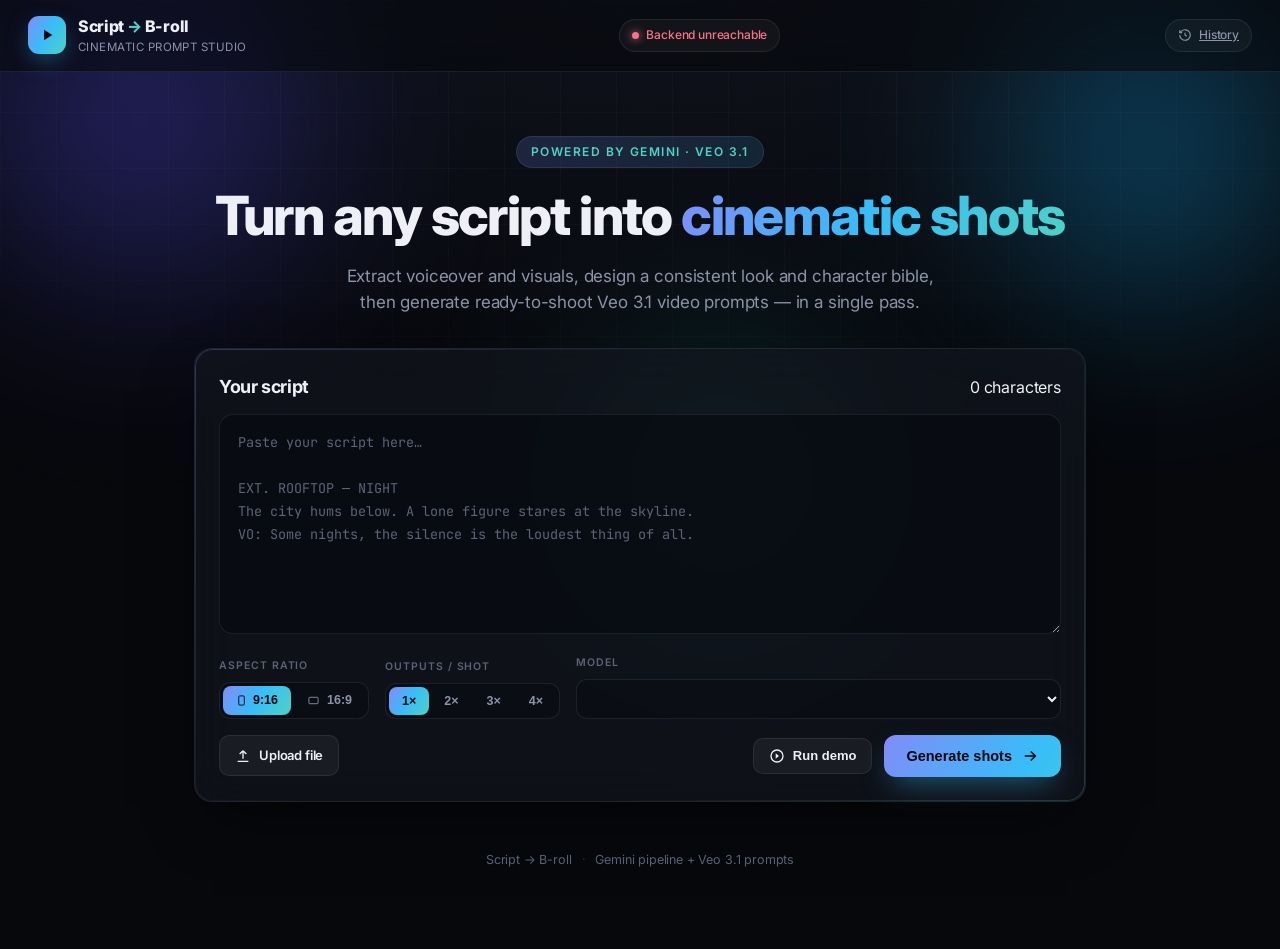
==== frontend/index.html @ ca2c2066 "Initial commit: Script to B-roll (Gemini pipeline + Veo 3.1) Flask backend (5-step Gemini pipeline -" ====
<!DOCTYPE html>
<html lang="en">
<head>
  <meta charset="UTF-8" />
  <meta name="viewport" content="width=device-width, initial-scale=1.0" />
  <title>Script → B-roll · Cinematic Prompt Studio</title>
  <link rel="preconnect" href="https://fonts.googleapis.com" />
  <link rel="preconnect" href="https://fonts.gstatic.com" crossorigin />
  <link href="https://fonts.googleapis.com/css2?family=Inter:wght@400;500;600;700;800&family=JetBrains+Mono:wght@400;500&family=Instrument+Serif:ital@0;1&display=swap" rel="stylesheet" />
  <link rel="stylesheet" href="style.css" />
</head>
<body>
  <div class="aurora" aria-hidden="true">
    <span class="blob b1"></span>
    <span class="blob b2"></span>
    <span class="blob b3"></span>
    <div class="grid-overlay"></div>
  </div>

  <nav class="topbar">
    <div class="brand">
      <div class="logo">
        <svg viewBox="0 0 24 24" width="18" height="18" fill="none"><path d="M8 5v14l11-7z" fill="currentColor"/></svg>
      </div>
      <div class="brand-text">
        <div class="brand-name">Script<span class="arrow">→</span>B-roll</div>
        <div class="brand-tag">Cinematic Prompt Studio</div>
      </div>
    </div>
    <div class="chips" id="health"><span class="chip skeleton">checking…</span></div>
    <div class="chips nav-links">
      <a class="chip" href="/history">
        <svg viewBox="0 0 24 24" width="14" height="14" fill="none" stroke="currentColor" stroke-width="2"><path d="M3 12a9 9 0 1 0 3-6.7L3 8"/><path d="M3 4v4h4"/><path d="M12 8v4l3 2"/></svg>
        History
      </a>
    </div>
  </nav>

  <main>
    <section class="hero">
      <div class="eyebrow">Powered by Gemini · Veo 3.1</div>
      <h1>Turn any script into <span class="grad">cinematic shots</span></h1>
      <p class="lede">Extract voiceover and visuals, design a consistent look and character bible, then generate ready-to-shoot Veo 3.1 video prompts — in a single pass.</p>
    </section>

    <section class="card input-card reveal">
      <div class="card-glow"></div>
      <div class="input-head">
        <h2>Your script</h2>
        <span class="muted" id="charcount">0 characters</span>
      </div>
      <div class="dropzone" id="dropzone">
        <textarea id="script" spellcheck="false" placeholder="Paste your script here…

EXT. ROOFTOP — NIGHT
The city hums below. A lone figure stares at the skyline.
VO: Some nights, the silence is the loudest thing of all."></textarea>
        <div class="drop-overlay"><div class="drop-inner">Drop your file to load it</div></div>
      </div>
      <div class="gen-settings">
        <div class="setting">
          <span class="setting-label">Aspect ratio</span>
          <div class="seg" id="aspectSeg" role="group">
            <button type="button" class="seg-btn active" data-aspect="9:16">
              <svg viewBox="0 0 24 24" width="11" height="15" fill="none" stroke="currentColor" stroke-width="2"><rect x="6" y="2" width="12" height="20" rx="2"/></svg>
              9:16
            </button>
            <button type="button" class="seg-btn" data-aspect="16:9">
              <svg viewBox="0 0 24 24" width="15" height="11" fill="none" stroke="currentColor" stroke-width="2"><rect x="2" y="5" width="20" height="14" rx="2"/></svg>
              16:9
            </button>
          </div>
        </div>
        <div class="setting">
          <span class="setting-label">Outputs / shot</span>
          <div class="seg" id="countSeg" role="group">
            <button type="button" class="seg-btn active" data-count="1">1×</button>
            <button type="button" class="seg-btn" data-count="2">2×</button>
            <button type="button" class="seg-btn" data-count="3">3×</button>
            <button type="button" class="seg-btn" data-count="4">4×</button>
          </div>
        </div>
        <div class="setting grow">
          <span class="setting-label">Model</span>
          <select id="modelSelect" class="model-select"></select>
        </div>
      </div>
      <div class="input-actions">
        <label class="ghost-btn">
          <svg viewBox="0 0 24 24" width="16" height="16" fill="none" stroke="currentColor" stroke-width="2"><path d="M12 16V4m0 0L7 9m5-5l5 5M4 20h16"/></svg>
          Upload file
          <input type="file" id="file" accept=".txt,.md,.fountain" hidden />
        </label>
        <span class="filename muted" id="filename"></span>
        <div class="spacer"></div>
        <button id="demo" class="ghost-btn" title="Preview the whole UI with sample data — no API key needed">
          <svg viewBox="0 0 24 24" width="16" height="16" fill="none" stroke="currentColor" stroke-width="2"><circle cx="12" cy="12" r="9"/><path d="M10 8l5 4-5 4z" fill="currentColor" stroke="none"/></svg>
          Run demo
        </button>
        <button id="run" class="cta">
          <span class="cta-label">Generate shots</span>
          <svg class="cta-arrow" viewBox="0 0 24 24" width="18" height="18" fill="none" stroke="currentColor" stroke-width="2.2"><path d="M5 12h14m-6-6l6 6-6 6"/></svg>
          <span class="cta-spinner"></span>
        </button>
      </div>
    </section>

    <section class="card pipeline-card" id="progressPanel" hidden>
      <div class="pipeline-head">
        <h2>Pipeline</h2>
        <span class="pill" id="pipelinePill">running</span>
      </div>
      <div class="timeline" id="timeline">
        <div class="tl-step" data-step="1">
          <div class="tl-rail"><div class="tl-dot"><span class="num">1</span></div></div>
          <div class="tl-body"><div class="tl-title">Extract voiceover &amp; visuals</div><div class="tl-msg">Split the script into beats — narration in one column, on-screen visuals in another.</div></div>
        </div>
        <div class="tl-step" data-step="2">
          <div class="tl-rail"><div class="tl-dot"><span class="num">2</span></div></div>
          <div class="tl-body"><div class="tl-title">Understand the concept</div><div class="tl-msg">Distil the logline, theme, tone and the intent behind every visual.</div></div>
        </div>
        <div class="tl-step" data-step="3">
          <div class="tl-rail"><div class="tl-dot"><span class="num">3</span></div></div>
          <div class="tl-body"><div class="tl-title">Cinematic style &amp; characters</div><div class="tl-msg">Build a reusable look and a character bible for continuity.</div></div>
        </div>
        <div class="tl-step" data-step="4">
          <div class="tl-rail"><div class="tl-dot"><span class="num">4</span></div></div>
          <div class="tl-body"><div class="tl-title">Split into single-shot beats</div><div class="tl-msg">Break multi-shot visuals into one continuous shot each, using full story context.</div></div>
        </div>
        <div class="tl-step" data-step="5">
          <div class="tl-rail"><div class="tl-dot"><span class="num">5</span></div></div>
          <div class="tl-body"><div class="tl-title">Veo 3.1 prompts</div><div class="tl-msg">Write a text-to-video prompt per shot with consistent style and characters.</div></div>
        </div>
        <div class="tl-step" data-step="6">
          <div class="tl-rail"><div class="tl-dot"><span class="num">6</span></div></div>
          <div class="tl-body"><div class="tl-title">Generate B-roll videos</div><div class="tl-msg">Render a Veo 3.1 clip per shot and upload to Azure when configured.</div></div>
        </div>
      </div>
    </section>

    <section id="conceptPanel" hidden>
      <div class="section-head">
        <h2>Concept &amp; visual identity</h2>
        <div class="section-rule"></div>
      </div>
      <div id="concept"></div>
    </section>

    <section id="resultsPanel" hidden>
      <div class="results-card">
        <div class="results-headline">
          <h2>Your B-roll is ready</h2>
          <p>Open the prompts, preview the rendered videos, or export everything as a CSV.</p>
        </div>
        <div class="results-actions">
          <button id="viewPrompts" class="action-btn">
            <svg viewBox="0 0 24 24" fill="none" stroke="currentColor" stroke-width="2"><path d="M4 6h16M4 12h16M4 18h10"/></svg>
            <span>View prompts</span>
          </button>
          <button id="viewVideos" class="action-btn">
            <svg viewBox="0 0 24 24" fill="none" stroke="currentColor" stroke-width="2"><rect x="3" y="5" width="18" height="14" rx="2"/><path d="M10 9l5 3-5 3z" fill="currentColor" stroke="none"/></svg>
            <span>View videos</span>
          </button>
          <button id="download" class="action-btn">
            <svg viewBox="0 0 24 24" fill="none" stroke="currentColor" stroke-width="2"><path d="M12 4v12m0 0l-4-4m4 4l4-4M4 20h16"/></svg>
            <span>Download CSV</span>
          </button>
        </div>
      </div>
    </section>

    <footer class="foot">
      <span>Script → B-roll</span>
      <span class="dot-sep">·</span>
      <span>Gemini pipeline + Veo 3.1 prompts</span>
    </footer>
  </main>

  <div class="toast" id="toast"></div>

  <div class="modal-backdrop" id="confirmModal" hidden>
    <div class="modal" role="dialog" aria-modal="true" aria-labelledby="confirmTitle">
      <div class="modal-icon">
        <svg viewBox="0 0 24 24" width="26" height="26" fill="none" stroke="currentColor" stroke-width="2"><rect x="3" y="5" width="18" height="14" rx="2"/><path d="M10 9l5 3-5 3z" fill="currentColor" stroke="none"/></svg>
      </div>
      <h3 id="confirmTitle">Generate <span id="confirmCount">0</span> videos?</h3>
      <p class="modal-body" id="confirmBody"></p>
      <div class="modal-note" id="confirmNote" hidden></div>
      <div class="modal-actions">
        <button class="ghost-btn" id="confirmCancel">Cancel</button>
        <button class="cta" id="confirmGo"><span class="cta-label">Generate videos</span></button>
      </div>
    </div>
  </div>

  <script src="app.js"></script>
</body>
</html>
---- frontend/style.css ----
:root {
  --bg: #07080c;
  --bg-2: #0b0d14;
  --panel: rgba(20, 23, 33, 0.62);
  --panel-solid: #12141d;
  --stroke: rgba(255, 255, 255, 0.08);
  --stroke-strong: rgba(255, 255, 255, 0.14);
  --text: #eef0f6;
  --muted: #8b93a7;
  --faint: #5b6376;
  --accent: #7c8bff;
  --accent-2: #4fd1c5;
  --violet: #a78bfa;
  --cyan: #38bdf8;
  --good: #4ade80;
  --warn: #fbbf24;
  --bad: #fb7185;
  --grad: linear-gradient(120deg, #818cf8 0%, #38bdf8 50%, #4fd1c5 100%);
  --grad-soft: linear-gradient(120deg, rgba(129,140,248,0.18), rgba(56,189,248,0.14));
  --shadow: 0 24px 60px -20px rgba(0, 0, 0, 0.75);
  --radius: 18px;
  --mono: "JetBrains Mono", ui-monospace, SFMono-Regular, Menlo, monospace;
}

* { box-sizing: border-box; }
html { scroll-behavior: smooth; }

body {
  margin: 0;
  font-family: "Inter", -apple-system, BlinkMacSystemFont, "Segoe UI", sans-serif;
  background: var(--bg);
  color: var(--text);
  line-height: 1.55;
  -webkit-font-smoothing: antialiased;
  letter-spacing: -0.01em;
  min-height: 100vh;
}

/* ---------- Ambient background ---------- */
.aurora { position: fixed; inset: 0; z-index: -1; overflow: hidden; background: radial-gradient(140% 100% at 50% -10%, #11141f 0%, #07080c 55%); }
.blob { position: absolute; border-radius: 50%; filter: blur(90px); opacity: 0.5; }
.b1 { width: 520px; height: 520px; left: -120px; top: -140px; background: radial-gradient(circle, #4f46e5, transparent 65%); animation: drift1 22s ease-in-out infinite; }
.b2 { width: 460px; height: 460px; right: -100px; top: -80px; background: radial-gradient(circle, #0ea5e9, transparent 65%); animation: drift2 26s ease-in-out infinite; }
.b3 { width: 420px; height: 420px; left: 40%; top: 30%; background: radial-gradient(circle, #14b8a6, transparent 65%); opacity: 0.3; animation: drift3 30s ease-in-out infinite; }
.grid-overlay { position: absolute; inset: 0; background-image: linear-gradient(rgba(255,255,255,0.025) 1px, transparent 1px), linear-gradient(90deg, rgba(255,255,255,0.025) 1px, transparent 1px); background-size: 56px 56px; mask-image: radial-gradient(120% 80% at 50% 0%, #000 30%, transparent 75%); }
@keyframes drift1 { 50% { transform: translate(60px, 50px) scale(1.1); } }
@keyframes drift2 { 50% { transform: translate(-50px, 40px) scale(1.05); } }
@keyframes drift3 { 50% { transform: translate(40px, -40px) scale(1.12); } }

/* ---------- Top bar ---------- */
.topbar {
  position: sticky; top: 0; z-index: 50;
  display: flex; align-items: center; justify-content: space-between;
  padding: 14px 28px;
  backdrop-filter: blur(16px);
  background: rgba(7, 8, 12, 0.55);
  border-bottom: 1px solid var(--stroke);
}
.brand { display: flex; align-items: center; gap: 12px; }
.logo {
  width: 38px; height: 38px; border-radius: 11px;
  display: grid; place-items: center; color: #06070b;
  background: var(--grad);
  box-shadow: 0 8px 24px -6px rgba(56,189,248,0.5);
}
.brand-name { font-weight: 800; font-size: 16px; letter-spacing: -0.02em; }
.brand-name .arrow { color: var(--accent-2); margin: 0 3px; }
.brand-tag { font-size: 11.5px; color: var(--muted); letter-spacing: 0.04em; text-transform: uppercase; }

.chips { display: flex; gap: 8px; flex-wrap: wrap; justify-content: flex-end; }
.chip {
  display: inline-flex; align-items: center; gap: 7px;
  font-size: 12px; font-weight: 500;
  padding: 6px 12px; border-radius: 999px;
  background: rgba(255,255,255,0.04);
  border: 1px solid var(--stroke);
  color: var(--muted);
}
.chip .led { width: 7px; height: 7px; border-radius: 50%; background: var(--faint); }
.chip.ok .led { background: var(--good); box-shadow: 0 0 8px var(--good); }
.chip.bad { color: var(--bad); }
.chip.bad .led { background: var(--bad); box-shadow: 0 0 8px var(--bad); }
.chip.skeleton { opacity: 0.6; }

/* ---------- Layout ---------- */
main { max-width: 940px; margin: 0 auto; padding: 56px 24px 80px; display: flex; flex-direction: column; gap: 28px; }

/* ---------- Hero ---------- */
.hero { text-align: center; padding: 8px 0 4px; }
.eyebrow {
  display: inline-block; font-size: 12px; font-weight: 600; letter-spacing: 0.12em; text-transform: uppercase;
  color: var(--accent-2); padding: 6px 14px; border-radius: 999px;
  background: var(--grad-soft); border: 1px solid var(--stroke); margin-bottom: 20px;
}
.hero h1 { margin: 0; font-size: clamp(34px, 5vw, 54px); font-weight: 800; line-height: 1.05; letter-spacing: -0.03em; }
.grad { background: var(--grad); -webkit-background-clip: text; background-clip: text; color: transparent; }
.lede { max-width: 600px; margin: 18px auto 0; color: var(--muted); font-size: 17px; }

/* ---------- Cards ---------- */
.card {
  position: relative;
  background: var(--panel);
  backdrop-filter: blur(22px);
  border: 1px solid var(--stroke);
  border-radius: var(--radius);
  padding: 24px;
  box-shadow: var(--shadow);
}
.card-glow { position: absolute; inset: 0; border-radius: var(--radius); padding: 1px; background: linear-gradient(130deg, rgba(129,140,248,0.5), transparent 40%, transparent 60%, rgba(79,209,197,0.4)); -webkit-mask: linear-gradient(#000 0 0) content-box, linear-gradient(#000 0 0); -webkit-mask-composite: xor; mask-composite: exclude; pointer-events: none; opacity: 0.6; }

.input-head { display: flex; align-items: baseline; justify-content: space-between; margin-bottom: 14px; }
h2 { margin: 0; font-size: 18px; font-weight: 700; letter-spacing: -0.02em; }

/* ---------- Dropzone / textarea ---------- */
.dropzone { position: relative; border-radius: 14px; }
textarea {
  width: 100%; min-height: 220px; resize: vertical;
  background: rgba(8, 10, 16, 0.7);
  color: var(--text);
  border: 1px solid var(--stroke);
  border-radius: 14px;
  padding: 16px 18px;
  font-family: var(--mono); font-size: 13.5px; line-height: 1.7;
  transition: border-color 0.2s, box-shadow 0.2s;
}
textarea::placeholder { color: var(--faint); }
textarea:focus { outline: none; border-color: rgba(124,139,255,0.6); box-shadow: 0 0 0 4px rgba(124,139,255,0.12); }
.dropzone.dragover textarea { border-color: var(--accent-2); box-shadow: 0 0 0 4px rgba(79,209,197,0.18); }
.drop-overlay { position: absolute; inset: 0; border-radius: 14px; background: rgba(7,8,12,0.82); display: none; place-items: center; pointer-events: none; }
.dropzone.dragover .drop-overlay { display: grid; }
.drop-inner { border: 2px dashed var(--accent-2); border-radius: 12px; padding: 18px 28px; font-weight: 600; color: var(--accent-2); }

.input-actions { display: flex; align-items: center; gap: 12px; margin-top: 16px; }
.spacer { flex: 1; }
.filename { font-size: 12.5px; max-width: 200px; overflow: hidden; text-overflow: ellipsis; white-space: nowrap; }

/* ---------- Buttons ---------- */
.ghost-btn {
  display: inline-flex; align-items: center; gap: 8px; cursor: pointer;
  font-size: 13px; font-weight: 600; color: var(--text);
  padding: 9px 15px; border-radius: 10px;
  background: rgba(255,255,255,0.05); border: 1px solid var(--stroke);
  transition: background 0.18s, border-color 0.18s, transform 0.1s;
}
.ghost-btn:hover { background: rgba(255,255,255,0.09); border-color: var(--stroke-strong); }
.ghost-btn:active { transform: translateY(1px); }
.ghost-btn.sm { padding: 7px 12px; font-size: 12.5px; }

.cta {
  position: relative; display: inline-flex; align-items: center; gap: 9px; cursor: pointer;
  font-size: 14.5px; font-weight: 700; color: #06070b;
  padding: 12px 22px; border: none; border-radius: 12px;
  background: var(--grad); background-size: 160% 160%;
  box-shadow: 0 12px 30px -10px rgba(56,189,248,0.55);
  transition: transform 0.12s, box-shadow 0.2s, filter 0.2s;
  animation: ctaShift 6s ease infinite;
}
@keyframes ctaShift { 50% { background-position: 100% 50%; } }
.cta:hover { transform: translateY(-1px); box-shadow: 0 16px 38px -10px rgba(56,189,248,0.7); }
.cta:active { transform: translateY(0); }
.cta:disabled { cursor: not-allowed; filter: grayscale(0.3) brightness(0.8); animation: none; }
.cta-arrow { transition: transform 0.2s; }
.cta:hover .cta-arrow { transform: translateX(3px); }
.cta-spinner { display: none; width: 16px; height: 16px; border: 2px solid rgba(6,7,11,0.35); border-top-color: #06070b; border-radius: 50%; animation: spin 0.7s linear infinite; }
.cta.loading .cta-arrow { display: none; }
.cta.loading .cta-spinner { display: inline-block; }
@keyframes spin { to { transform: rotate(360deg); } }

/* ---------- Pipeline timeline ---------- */
.pipeline-head { display: flex; align-items: center; justify-content: space-between; margin-bottom: 20px; }
.pill { font-size: 11.5px; font-weight: 600; text-transform: uppercase; letter-spacing: 0.08em; padding: 5px 12px; border-radius: 999px; background: rgba(251,191,36,0.14); color: var(--warn); border: 1px solid rgba(251,191,36,0.25); }
.pill.done { background: rgba(74,222,128,0.14); color: var(--good); border-color: rgba(74,222,128,0.28); }
.pill.error { background: rgba(251,113,133,0.14); color: var(--bad); border-color: rgba(251,113,133,0.28); }

.timeline { display: flex; flex-direction: column; }
.tl-step { display: flex; gap: 16px; }
.tl-rail { position: relative; display: flex; flex-direction: column; align-items: center; }
.tl-rail::after { content: ""; flex: 1; width: 2px; background: var(--stroke); margin: 4px 0; transition: background 0.4s; }
.tl-step:last-child .tl-rail::after { display: none; }
.tl-step.done .tl-rail::after { background: linear-gradient(var(--accent-2), var(--accent)); }
.tl-dot {
  width: 34px; height: 34px; border-radius: 50%; flex: 0 0 auto;
  display: grid; place-items: center; font-size: 13px; font-weight: 700;
  background: var(--panel-solid); border: 2px solid var(--stroke); color: var(--muted);
  transition: all 0.3s;
}
.tl-step.active .tl-dot { border-color: var(--accent); color: var(--accent); box-shadow: 0 0 0 5px rgba(124,139,255,0.16); }
.tl-step.active .tl-dot .num { display: none; }
.tl-step.active .tl-dot::after { content: ""; width: 15px; height: 15px; border: 2px solid rgba(124,139,255,0.35); border-top-color: var(--accent); border-radius: 50%; animation: spin 0.7s linear infinite; }
.tl-step.done .tl-dot { background: var(--grad); border-color: transparent; color: #06070b; }
.tl-step.done .tl-dot .num { display: none; }
.tl-step.done .tl-dot::after { content: "✓"; font-size: 15px; font-weight: 800; color: #06070b; }
.tl-step.error .tl-dot { border-color: var(--bad); color: var(--bad); }

.tl-body { padding-bottom: 22px; padding-top: 5px; }
.tl-step:last-child .tl-body { padding-bottom: 0; }
.tl-title { font-weight: 600; font-size: 14.5px; color: var(--muted); transition: color 0.3s; }
.tl-step.active .tl-title, .tl-step.done .tl-title { color: var(--text); }
.tl-msg { font-size: 13px; color: var(--faint); margin-top: 2px; }
.tl-step.active .tl-msg { color: var(--muted); }

/* ---------- Section headers ---------- */
.section-head { display: flex; align-items: center; gap: 16px; margin: 8px 2px 2px; }
.section-head h2 { font-size: 20px; white-space: nowrap; }
.section-rule { flex: 1; height: 1px; background: linear-gradient(90deg, var(--stroke-strong), transparent); }
.section-actions { display: flex; gap: 8px; }
.count-badge { font-size: 13px; font-weight: 600; color: var(--accent-2); background: var(--grad-soft); padding: 2px 10px; border-radius: 999px; border: 1px solid var(--stroke); }

/* ---------- Results actions ---------- */
.results-card { background: var(--panel); backdrop-filter: blur(18px); border: 1px solid var(--stroke); border-radius: 18px; padding: 32px; margin-top: 8px; text-align: center; }
.results-headline h2 { font-size: 23px; }
.results-headline p { margin-top: 8px; font-size: 14.5px; color: var(--muted); max-width: 460px; margin-left: auto; margin-right: auto; }
.results-actions { display: grid; grid-template-columns: repeat(3, 1fr); gap: 16px; margin-top: 26px; }
.action-btn { display: flex; flex-direction: column; align-items: center; justify-content: center; gap: 13px; padding: 28px 18px; font-size: 15px; font-weight: 600; color: var(--text); background: rgba(255,255,255,0.04); border: 1px solid var(--stroke); border-radius: 16px; cursor: pointer; transition: border-color 0.2s, background 0.2s, transform 0.15s; }
.action-btn:hover { background: var(--grad-soft); border-color: var(--stroke-strong); transform: translateY(-2px); }
.action-btn:active { transform: translateY(0); }
.action-btn svg { width: 26px; height: 26px; color: var(--accent-2); }
@media (max-width: 640px) { .results-actions { grid-template-columns: 1fr; } }

/* ---------- Concept grid ---------- */
.concept-grid { display: grid; grid-template-columns: repeat(2, 1fr); gap: 14px; margin-top: 16px; }
.kv { position: relative; background: var(--panel); backdrop-filter: blur(18px); border: 1px solid var(--stroke); border-radius: 14px; padding: 16px; overflow: hidden; }
.kv.full { grid-column: 1 / -1; }
.kv .label { font-size: 11px; font-weight: 600; text-transform: uppercase; letter-spacing: 0.09em; color: var(--accent-2); }
.kv .value { margin-top: 7px; font-size: 14.5px; white-space: pre-wrap; color: var(--text); }
.kv.feature { background: var(--grad-soft); border-color: rgba(124,139,255,0.25); }
.kv.feature .value { font-family: var(--mono); font-size: 13px; line-height: 1.7; }

.chars-head { font-size: 12px; font-weight: 600; text-transform: uppercase; letter-spacing: 0.09em; color: var(--muted); margin: 22px 2px 12px; }
.chars { display: grid; grid-template-columns: repeat(auto-fill, minmax(260px, 1fr)); gap: 14px; }
.char { display: flex; gap: 14px; background: var(--panel); backdrop-filter: blur(18px); border: 1px solid var(--stroke); border-radius: 14px; padding: 16px; }
.avatar { width: 46px; height: 46px; flex: 0 0 auto; border-radius: 12px; display: grid; place-items: center; font-weight: 800; font-size: 17px; color: #06070b; }
.char .name { font-weight: 700; font-size: 15px; }
.char .role { font-size: 12.5px; color: var(--muted); margin-top: 1px; }
.char .meta { font-size: 12.5px; color: var(--muted); margin-top: 8px; line-height: 1.5; }
.char .meta b { color: var(--text); font-weight: 600; }

/* ---------- Shot cards ---------- */
#results { display: flex; flex-direction: column; gap: 14px; margin-top: 16px; }
.shot { position: relative; background: var(--panel); backdrop-filter: blur(18px); border: 1px solid var(--stroke); border-radius: 16px; padding: 20px; transition: border-color 0.2s, transform 0.2s; }
.shot:hover { border-color: var(--stroke-strong); }
.shot-top { display: flex; align-items: center; gap: 12px; margin-bottom: 14px; }
.shot-num { width: 30px; height: 30px; border-radius: 9px; display: grid; place-items: center; font-weight: 800; font-size: 13px; color: #06070b; background: var(--grad); }
.shot-vo { flex: 1; font-style: italic; color: var(--muted); font-size: 14px; font-family: "Instrument Serif", serif; font-size: 18px; line-height: 1.4; }
.fields { display: grid; grid-template-columns: 1fr 1fr; gap: 14px; }
.field { background: rgba(8,10,16,0.4); border: 1px solid var(--stroke); border-radius: 12px; padding: 13px 15px; }
.field.full { grid-column: 1 / -1; }
.field .label { font-size: 10.5px; font-weight: 600; text-transform: uppercase; letter-spacing: 0.09em; color: var(--faint); margin-bottom: 6px; display: flex; align-items: center; gap: 6px; }
.field .text { font-size: 13.5px; white-space: pre-wrap; color: var(--text); }
/* Compact shot row (studio page is kept minimal — full detail is on Prompts) */
.shot-row { display: flex; align-items: center; gap: 14px; background: var(--panel); backdrop-filter: blur(18px); border: 1px solid var(--stroke); border-radius: 14px; padding: 12px 16px; margin-bottom: 10px; transition: border-color 0.2s; }
.shot-row:hover { border-color: var(--stroke-strong); }
.shot-row-vo { flex: 1; font-family: "Instrument Serif", serif; font-size: 17px; font-style: italic; color: var(--muted); line-height: 1.4; }
.shot-row-vo.muted { opacity: 0.4; }
.shot-row-dur { flex: none; font-family: var(--mono); font-size: 11px; color: #fcd34d; border: 1px solid rgba(251,191,36,0.35); background: rgba(251,191,36,0.08); padding: 4px 9px; border-radius: 999px; }

.veo { background: linear-gradient(180deg, rgba(56,189,248,0.06), rgba(8,10,16,0.5)); border: 1px solid rgba(79,209,197,0.2); }
.veo .label { color: var(--accent-2); }
.veo .text { font-family: var(--mono); font-size: 12.5px; line-height: 1.7; color: #d7f7f1; }
.veo-actions { margin-top: 12px; display: flex; justify-content: flex-end; gap: 8px; }
.gen-btn { display: inline-flex; align-items: center; gap: 7px; cursor: pointer; font-size: 12px; font-weight: 700; color: #06070b; background: var(--grad); border: none; padding: 7px 13px; border-radius: 9px; transition: transform 0.1s, filter 0.15s; }
.gen-btn:hover { filter: brightness(1.08); }
.gen-btn:active { transform: translateY(1px); }
.gen-btn:disabled { opacity: 0.5; cursor: not-allowed; filter: grayscale(0.2); }

/* video result slot */
.video-slot:not(:empty) { margin-top: 14px; }
.vid-status { display: flex; align-items: center; gap: 10px; font-size: 13px; color: var(--muted); background: rgba(8,10,16,0.5); border: 1px solid var(--stroke); border-radius: 12px; padding: 14px 16px; flex-wrap: wrap; }
.vid-spin { width: 16px; height: 16px; border: 2px solid rgba(124,139,255,0.3); border-top-color: var(--accent); border-radius: 50%; animation: spin 0.7s linear infinite; flex: 0 0 auto; }
.vid-note { color: var(--faint); font-size: 12px; margin-left: auto; }
.vid-error { font-size: 13px; color: var(--bad); background: rgba(251,113,133,0.08); border: 1px solid rgba(251,113,133,0.25); border-radius: 12px; padding: 13px 16px; }

.vid-ready { }
.vid-el { width: 100%; border-radius: 12px; border: 1px solid var(--stroke); background: #000; display: block; max-height: 420px; }
.vid-actions { display: flex; gap: 10px; margin-top: 10px; }
.vid-link { font-size: 12.5px; font-weight: 600; color: var(--accent-2); text-decoration: none; background: rgba(79,209,197,0.1); border: 1px solid rgba(79,209,197,0.25); padding: 7px 13px; border-radius: 9px; }
.vid-link:hover { background: rgba(79,209,197,0.18); }

.vid-placeholder { position: relative; display: flex; flex-direction: column; align-items: center; justify-content: center; gap: 12px; text-align: center; aspect-ratio: 16 / 9; max-height: 280px; border-radius: 12px; border: 1px dashed var(--stroke-strong); background: linear-gradient(135deg, rgba(129,140,248,0.08), rgba(56,189,248,0.05)); color: var(--muted); padding: 20px; }
.vid-ph-badge { position: absolute; top: 12px; left: 12px; font-size: 10px; font-weight: 800; letter-spacing: 0.1em; color: var(--cyan); background: rgba(56,189,248,0.12); border: 1px solid rgba(56,189,248,0.3); padding: 3px 8px; border-radius: 6px; }
.vid-ph-art { color: var(--faint); }
.vid-ph-msg { font-size: 13px; max-width: 340px; }
.vid-placeholder.skipped { border-color: rgba(251,191,36,0.4); background: linear-gradient(135deg, rgba(251,191,36,0.08), rgba(251,146,60,0.04)); color: #fcd34d; }
.copy-btn { display: inline-flex; align-items: center; gap: 7px; cursor: pointer; font-size: 12px; font-weight: 600; color: var(--accent-2); background: rgba(79,209,197,0.1); border: 1px solid rgba(79,209,197,0.25); padding: 7px 13px; border-radius: 9px; transition: background 0.15s; }
.copy-btn:hover { background: rgba(79,209,197,0.18); }

/* ---------- Reveal animation ---------- */
.reveal { animation: rise 0.5s cubic-bezier(0.2, 0.7, 0.2, 1) both; }
@keyframes rise { from { opacity: 0; transform: translateY(14px); } to { opacity: 1; transform: none; } }

/* ---------- Toast ---------- */
.toast { position: fixed; bottom: 28px; left: 50%; transform: translate(-50%, 20px); opacity: 0; pointer-events: none; background: var(--panel-solid); border: 1px solid var(--stroke-strong); color: var(--text); padding: 12px 20px; border-radius: 12px; font-size: 13.5px; font-weight: 500; box-shadow: var(--shadow); transition: opacity 0.25s, transform 0.25s; z-index: 100; }
.toast.show { opacity: 1; transform: translate(-50%, 0); }
.toast.bad { border-color: rgba(251,113,133,0.4); color: var(--bad); }

/* ---------- Footer ---------- */
.foot { text-align: center; color: var(--faint); font-size: 12.5px; padding-top: 20px; display: flex; gap: 10px; justify-content: center; }
.dot-sep { opacity: 0.5; }

/* ---------- Prompts / Videos pages ---------- */
.page-empty { text-align: center; color: var(--muted); font-size: 14px; background: var(--panel); border: 1px solid var(--stroke); border-radius: 16px; padding: 40px 24px; }

#list { display: flex; flex-direction: column; gap: 14px; margin-top: 8px; }

.prompt-card { background: var(--panel); backdrop-filter: blur(18px); border: 1px solid var(--stroke); border-radius: 16px; padding: 18px 20px; }
.prompt-head { display: flex; align-items: center; gap: 12px; margin-bottom: 12px; }
.prompt-vo { font-family: "Instrument Serif", serif; font-size: 17px; font-style: italic; color: var(--muted); line-height: 1.4; }
.prompt-head .spacer { flex: 1; }
.prompt-meta { display: flex; flex-wrap: wrap; gap: 6px; margin-bottom: 10px; }
.meta-chip { font-family: var(--mono); font-size: 11px; line-height: 1; padding: 5px 9px; border-radius: 999px; border: 1px solid var(--stroke); color: var(--muted); background: rgba(255,255,255,0.03); }
.meta-chip.loc { color: #9fe7d8; border-color: rgba(79,209,197,0.35); background: rgba(79,209,197,0.08); }
.meta-chip.char { color: #cdd6ff; border-color: rgba(129,140,248,0.35); background: rgba(129,140,248,0.08); }
.meta-chip.dur { color: #fcd34d; border-color: rgba(251,191,36,0.35); background: rgba(251,191,36,0.08); }
.meta-chip.seed { color: #8b95a8; }
.prompt-body { font-family: var(--mono); font-size: 12.5px; line-height: 1.7; color: #d7f7f1; white-space: pre-wrap; word-break: break-word; margin: 0; background: linear-gradient(180deg, rgba(56,189,248,0.06), rgba(8,10,16,0.5)); border: 1px solid rgba(79,209,197,0.2); border-radius: 12px; padding: 14px 16px; }

/* ---- History page ---- */
.nav-links { margin-left: 12px; }
.history-list { display: flex; flex-direction: column; gap: 12px; }
.history-card { display: flex; align-items: center; gap: 16px; background: var(--panel); backdrop-filter: blur(18px); border: 1px solid var(--stroke); border-radius: 14px; padding: 14px 18px; }
.hist-main { flex: 1; min-width: 0; }
.hist-head { display: flex; align-items: center; gap: 10px; margin-bottom: 8px; }
.hist-title { font-weight: 600; font-size: 15px; color: var(--text); overflow: hidden; text-overflow: ellipsis; white-space: nowrap; }
.hist-meta { display: flex; flex-wrap: wrap; align-items: center; gap: 7px; }
.hist-time { font-size: 12px; color: var(--faint); margin-right: 4px; }
.hist-tag { font-family: var(--mono); font-size: 10.5px; line-height: 1; padding: 4px 8px; border-radius: 999px; border: 1px solid var(--stroke); color: var(--muted); background: rgba(255,255,255,0.03); }
.hist-tag.demo { color: #fbbf24; border-color: rgba(251,191,36,0.35); background: rgba(251,191,36,0.08); }
.hist-actions { display: flex; gap: 8px; flex-shrink: 0; }
.hist-actions a.ghost-btn { text-decoration: none; }
.hist-err { font-size: 12.5px; color: #fb7185; max-width: 320px; }
.hist-running { font-size: 12.5px; color: var(--muted); }
@media (max-width: 720px) { .history-card { flex-direction: column; align-items: stretch; } .hist-actions { flex-wrap: wrap; } }

/* ---- Confirm modal ---- */
.modal-backdrop { position: fixed; inset: 0; z-index: 50; display: flex; align-items: center; justify-content: center; background: rgba(4,6,12,0.66); backdrop-filter: blur(6px); padding: 24px; }
.modal-backdrop[hidden] { display: none; }
.modal { width: min(460px, 100%); background: var(--panel); border: 1px solid var(--stroke); border-radius: 18px; padding: 26px 26px 22px; text-align: center; box-shadow: 0 30px 80px rgba(0,0,0,0.5); animation: modalPop .18s ease-out; }
@keyframes modalPop { from { opacity: 0; transform: translateY(8px) scale(.97); } to { opacity: 1; transform: none; } }
.modal-icon { width: 52px; height: 52px; margin: 0 auto 14px; display: flex; align-items: center; justify-content: center; border-radius: 14px; color: var(--cyan); background: rgba(56,189,248,0.1); border: 1px solid rgba(56,189,248,0.25); }
.modal h3 { margin: 0 0 10px; font-size: 20px; font-weight: 700; }
.modal h3 #confirmCount { color: var(--cyan); }
.modal-body { margin: 0 0 14px; font-size: 14px; line-height: 1.6; color: var(--muted); }
.modal-note { font-size: 12.5px; line-height: 1.5; color: #fbbf24; background: rgba(251,191,36,0.08); border: 1px solid rgba(251,191,36,0.28); border-radius: 10px; padding: 10px 12px; margin-bottom: 16px; }
.modal-note[hidden] { display: none; }
.modal-actions { display: flex; gap: 10px; justify-content: center; }
.modal-actions .cta, .modal-actions .ghost-btn { min-width: 130px; justify-content: center; }

.video-grid { display: grid; grid-template-columns: repeat(2, 1fr); gap: 16px; }
.video-card { background: var(--panel); backdrop-filter: blur(18px); border: 1px solid var(--stroke); border-radius: 16px; padding: 16px; }
.video-card-head { display: flex; align-items: center; gap: 12px; margin-bottom: 12px; }
.video-card-head .retry-btn { margin-left: auto; flex: none; display: inline-flex; align-items: center; gap: 6px; }
.video-card-head .retry-btn:disabled { opacity: 0.6; cursor: default; }
.vid-placeholder.retrying { border-color: rgba(129,140,248,0.4); background: linear-gradient(135deg, rgba(129,140,248,0.1), rgba(56,189,248,0.05)); color: #cdd6ff; }
.mini-spin { display: inline-block; width: 13px; height: 13px; border: 2px solid rgba(205,214,255,0.3); border-top-color: #cdd6ff; border-radius: 50%; animation: spin 0.7s linear infinite; vertical-align: -2px; }
.video-card-media { display: flex; flex-direction: column; gap: 14px; }
.clip-label { font-size: 11px; font-weight: 700; text-transform: uppercase; letter-spacing: 0.08em; color: var(--faint); margin-bottom: 6px; }

/* ---------- Generation settings ---------- */
.gen-settings { display: flex; flex-wrap: wrap; gap: 16px; align-items: flex-end; margin-top: 14px; }
.setting { display: flex; flex-direction: column; gap: 7px; }
.setting.grow { flex: 1; min-width: 180px; }
.setting-label { font-size: 10.5px; font-weight: 600; text-transform: uppercase; letter-spacing: 0.09em; color: var(--faint); }
.seg { display: inline-flex; background: rgba(8,10,16,0.5); border: 1px solid var(--stroke); border-radius: 11px; padding: 3px; gap: 2px; }
.seg-btn { display: inline-flex; align-items: center; gap: 6px; cursor: pointer; font-size: 12.5px; font-weight: 600; color: var(--muted); background: transparent; border: none; padding: 7px 13px; border-radius: 8px; transition: background 0.15s, color 0.15s; }
.seg-btn:hover { color: var(--text); }
.seg-btn.active { color: #06070b; background: var(--grad); }
.model-select { font-family: inherit; font-size: 13px; font-weight: 500; color: var(--text); background: rgba(8,10,16,0.5); border: 1px solid var(--stroke); border-radius: 11px; padding: 10px 13px; cursor: pointer; width: 100%; }
.model-select:focus { outline: none; border-color: var(--stroke-strong); }
.model-select option { background: var(--panel-solid); color: var(--text); }

@media (max-width: 680px) {
  main { padding: 36px 16px 60px; }
  .concept-grid { grid-template-columns: 1fr; }
  .fields { grid-template-columns: 1fr; }
  .input-actions { flex-wrap: wrap; }
  .video-grid { grid-template-columns: 1fr; }
}
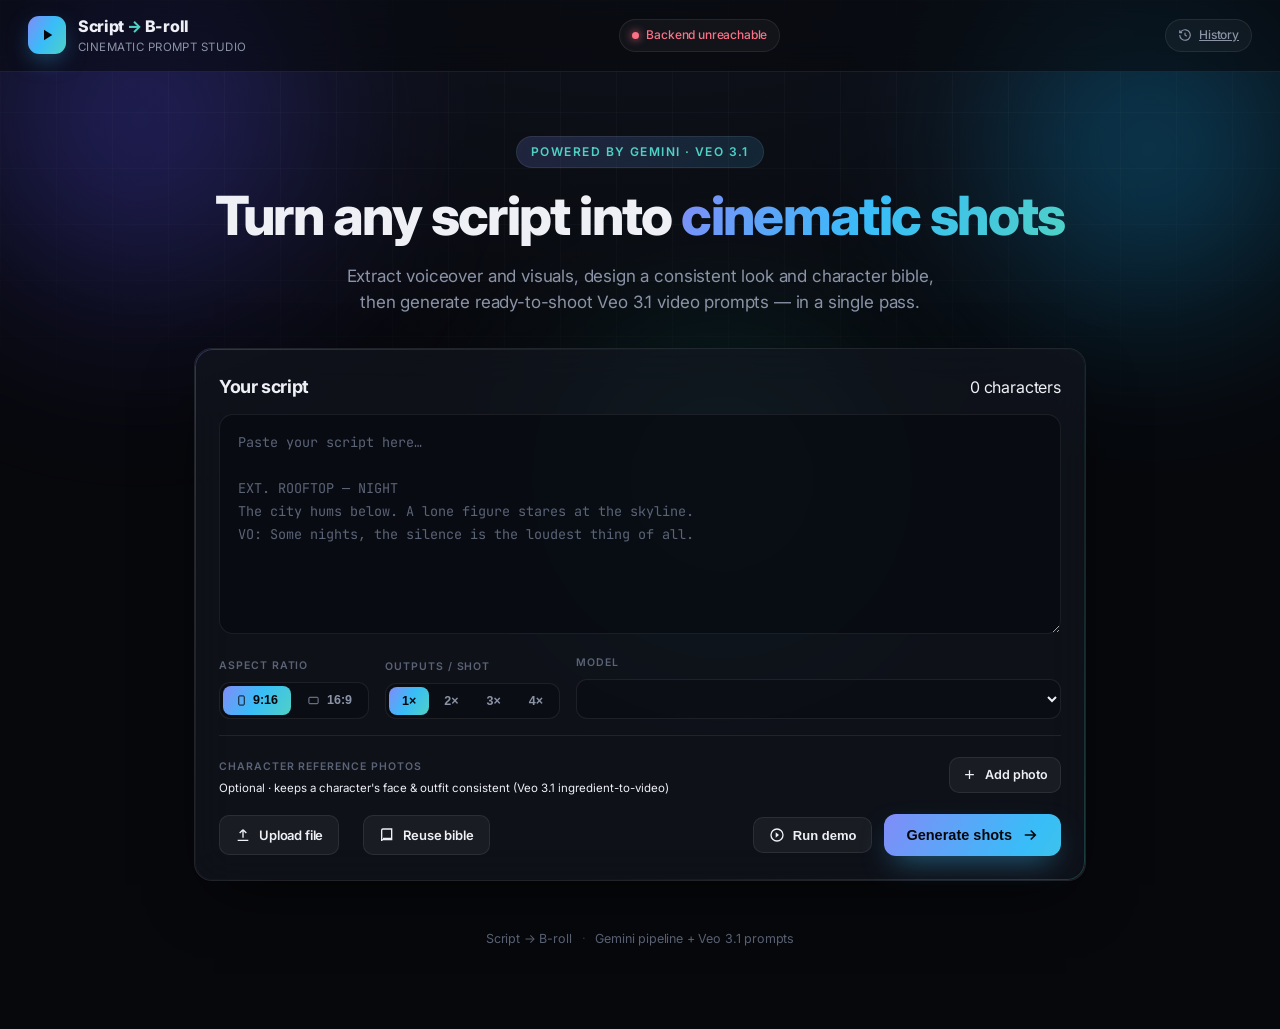
==== commit e3e99658: "Series character bible + character reference photos (ingredient-to-video) Add cross-episode characte" ====
--- a/frontend/index.html
+++ b/frontend/index.html
@@ -85,13 +85,34 @@
           <select id="modelSelect" class="model-select"></select>
         </div>
       </div>
+      <div class="char-block">
+        <div class="char-head">
+          <div>
+            <span class="setting-label">Character reference photos</span>
+            <span class="muted char-sub">Optional · keeps a character's face &amp; outfit consistent (Veo 3.1 ingredient-to-video)</span>
+          </div>
+          <label class="ghost-btn sm">
+            <svg viewBox="0 0 24 24" width="15" height="15" fill="none" stroke="currentColor" stroke-width="2"><path d="M12 5v14m-7-7h14"/></svg>
+            Add photo
+            <input type="file" id="charInput" accept="image/png,image/jpeg,image/webp" multiple hidden />
+          </label>
+        </div>
+        <div class="char-list" id="charList"></div>
+      </div>
       <div class="input-actions">
         <label class="ghost-btn">
           <svg viewBox="0 0 24 24" width="16" height="16" fill="none" stroke="currentColor" stroke-width="2"><path d="M12 16V4m0 0L7 9m5-5l5 5M4 20h16"/></svg>
           Upload file
-          <input type="file" id="file" accept=".txt,.md,.fountain" hidden />
+          <input type="file" id="file" accept=".txt,.md,.fountain,.pdf,.docx" hidden />
         </label>
         <span class="filename muted" id="filename"></span>
+        <label class="ghost-btn" title="Reuse a character bible exported from an earlier episode, so the same characters and look carry across episodes">
+          <svg viewBox="0 0 24 24" width="16" height="16" fill="none" stroke="currentColor" stroke-width="2"><path d="M4 5a2 2 0 0 1 2-2h13v16H6a2 2 0 0 0-2 2zM19 17H6"/></svg>
+          Reuse bible
+          <input type="file" id="bibleFile" accept=".json,application/json" hidden />
+        </label>
+        <span class="filename muted" id="bibleName"></span>
+        <button id="clearBible" class="link-btn" hidden title="Stop reusing the bible">clear</button>
         <div class="spacer"></div>
         <button id="demo" class="ghost-btn" title="Preview the whole UI with sample data — no API key needed">
           <svg viewBox="0 0 24 24" width="16" height="16" fill="none" stroke="currentColor" stroke-width="2"><circle cx="12" cy="12" r="9"/><path d="M10 8l5 4-5 4z" fill="currentColor" stroke="none"/></svg>
@@ -129,11 +150,15 @@
         </div>
         <div class="tl-step" data-step="5">
           <div class="tl-rail"><div class="tl-dot"><span class="num">5</span></div></div>
-          <div class="tl-body"><div class="tl-title">Veo 3.1 prompts</div><div class="tl-msg">Write a text-to-video prompt per shot with consistent style and characters.</div></div>
+          <div class="tl-body"><div class="tl-title">Veo 3.1 prompts</div><div class="tl-msg">Write a prompt per shot with consistent style and characters, locking any uploaded character photo to its bible entry.</div></div>
         </div>
         <div class="tl-step" data-step="6">
           <div class="tl-rail"><div class="tl-dot"><span class="num">6</span></div></div>
-          <div class="tl-body"><div class="tl-title">Generate B-roll videos</div><div class="tl-msg">Render a Veo 3.1 clip per shot and upload to Azure when configured.</div></div>
+          <div class="tl-body"><div class="tl-title">Check visuals against the script</div><div class="tl-msg">With the whole story in view, confirm each visual makes sense and fix any prompt that drifted.</div></div>
+        </div>
+        <div class="tl-step" data-step="7">
+          <div class="tl-rail"><div class="tl-dot"><span class="num">7</span></div></div>
+          <div class="tl-body"><div class="tl-title">Generate B-roll videos</div><div class="tl-msg">Render a Veo 3.1 clip per shot — passing each character's photo as a reference ingredient — and upload to Azure when configured.</div></div>
         </div>
       </div>
     </section>
@@ -150,7 +175,7 @@
       <div class="results-card">
         <div class="results-headline">
           <h2>Your B-roll is ready</h2>
-          <p>Open the prompts, preview the rendered videos, or export everything as a CSV.</p>
+          <p>Open the prompts, preview the rendered videos, export a CSV, or save the character bible to reuse in the next episode.</p>
         </div>
         <div class="results-actions">
           <button id="viewPrompts" class="action-btn">
@@ -164,6 +189,10 @@
           <button id="download" class="action-btn">
             <svg viewBox="0 0 24 24" fill="none" stroke="currentColor" stroke-width="2"><path d="M12 4v12m0 0l-4-4m4 4l4-4M4 20h16"/></svg>
             <span>Download CSV</span>
+          </button>
+          <button id="saveBible" class="action-btn" title="Download this run's locked character + look bible to reuse in the next episode">
+            <svg viewBox="0 0 24 24" fill="none" stroke="currentColor" stroke-width="2"><path d="M4 5a2 2 0 0 1 2-2h13v16H6a2 2 0 0 0-2 2zM19 17H6"/></svg>
+            <span>Save bible</span>
           </button>
         </div>
       </div>
--- a/frontend/style.css
+++ b/frontend/style.css
@@ -210,12 +210,14 @@
 .results-card { background: var(--panel); backdrop-filter: blur(18px); border: 1px solid var(--stroke); border-radius: 18px; padding: 32px; margin-top: 8px; text-align: center; }
 .results-headline h2 { font-size: 23px; }
 .results-headline p { margin-top: 8px; font-size: 14.5px; color: var(--muted); max-width: 460px; margin-left: auto; margin-right: auto; }
-.results-actions { display: grid; grid-template-columns: repeat(3, 1fr); gap: 16px; margin-top: 26px; }
+.results-actions { display: grid; grid-template-columns: repeat(auto-fit, minmax(180px, 1fr)); gap: 16px; margin-top: 26px; }
 .action-btn { display: flex; flex-direction: column; align-items: center; justify-content: center; gap: 13px; padding: 28px 18px; font-size: 15px; font-weight: 600; color: var(--text); background: rgba(255,255,255,0.04); border: 1px solid var(--stroke); border-radius: 16px; cursor: pointer; transition: border-color 0.2s, background 0.2s, transform 0.15s; }
 .action-btn:hover { background: var(--grad-soft); border-color: var(--stroke-strong); transform: translateY(-2px); }
 .action-btn:active { transform: translateY(0); }
 .action-btn svg { width: 26px; height: 26px; color: var(--accent-2); }
 @media (max-width: 640px) { .results-actions { grid-template-columns: 1fr; } }
+.link-btn { background: none; border: none; color: var(--muted); font-size: 13px; cursor: pointer; padding: 4px 6px; text-decoration: underline; }
+.link-btn:hover { color: var(--text); }
 
 /* ---------- Concept grid ---------- */
 .concept-grid { display: grid; grid-template-columns: repeat(2, 1fr); gap: 14px; margin-top: 16px; }
@@ -368,10 +370,25 @@
 .model-select:focus { outline: none; border-color: var(--stroke-strong); }
 .model-select option { background: var(--panel-solid); color: var(--text); }
 
+/* ---------- Character reference photos ---------- */
+.char-block { margin-top: 16px; border-top: 1px solid var(--stroke); padding-top: 16px; }
+.char-head { display: flex; align-items: center; justify-content: space-between; gap: 12px; flex-wrap: wrap; }
+.char-sub { display: block; font-size: 11.5px; margin-top: 4px; text-transform: none; letter-spacing: 0; font-weight: 400; }
+.char-list { display: grid; grid-template-columns: repeat(auto-fill, minmax(190px, 1fr)); gap: 10px; }
+.char-list.has-items { margin-top: 12px; }
+.char-item { display: flex; align-items: center; gap: 10px; background: rgba(8,10,16,0.5); border: 1px solid var(--stroke); border-radius: 12px; padding: 8px; }
+.char-thumb { width: 42px; height: 42px; border-radius: 9px; object-fit: cover; flex-shrink: 0; background: var(--panel-solid); border: 1px solid var(--stroke); }
+.char-name { flex: 1; min-width: 0; font-family: inherit; font-size: 13px; color: var(--text); background: transparent; border: none; border-bottom: 1px solid var(--stroke); padding: 6px 2px; }
+.char-name:focus { outline: none; border-bottom-color: var(--cyan); }
+.char-name::placeholder { color: var(--faint); }
+.char-remove { flex-shrink: 0; display: inline-flex; align-items: center; justify-content: center; width: 26px; height: 26px; border-radius: 7px; border: 1px solid var(--stroke); background: transparent; color: var(--muted); cursor: pointer; transition: background 0.15s, color 0.15s; }
+.char-remove:hover { background: rgba(248,113,113,0.12); color: #fb7185; border-color: rgba(248,113,113,0.35); }
+
 @media (max-width: 680px) {
   main { padding: 36px 16px 60px; }
   .concept-grid { grid-template-columns: 1fr; }
   .fields { grid-template-columns: 1fr; }
   .input-actions { flex-wrap: wrap; }
   .video-grid { grid-template-columns: 1fr; }
-}
+  .char-list { grid-template-columns: 1fr; }
+}
